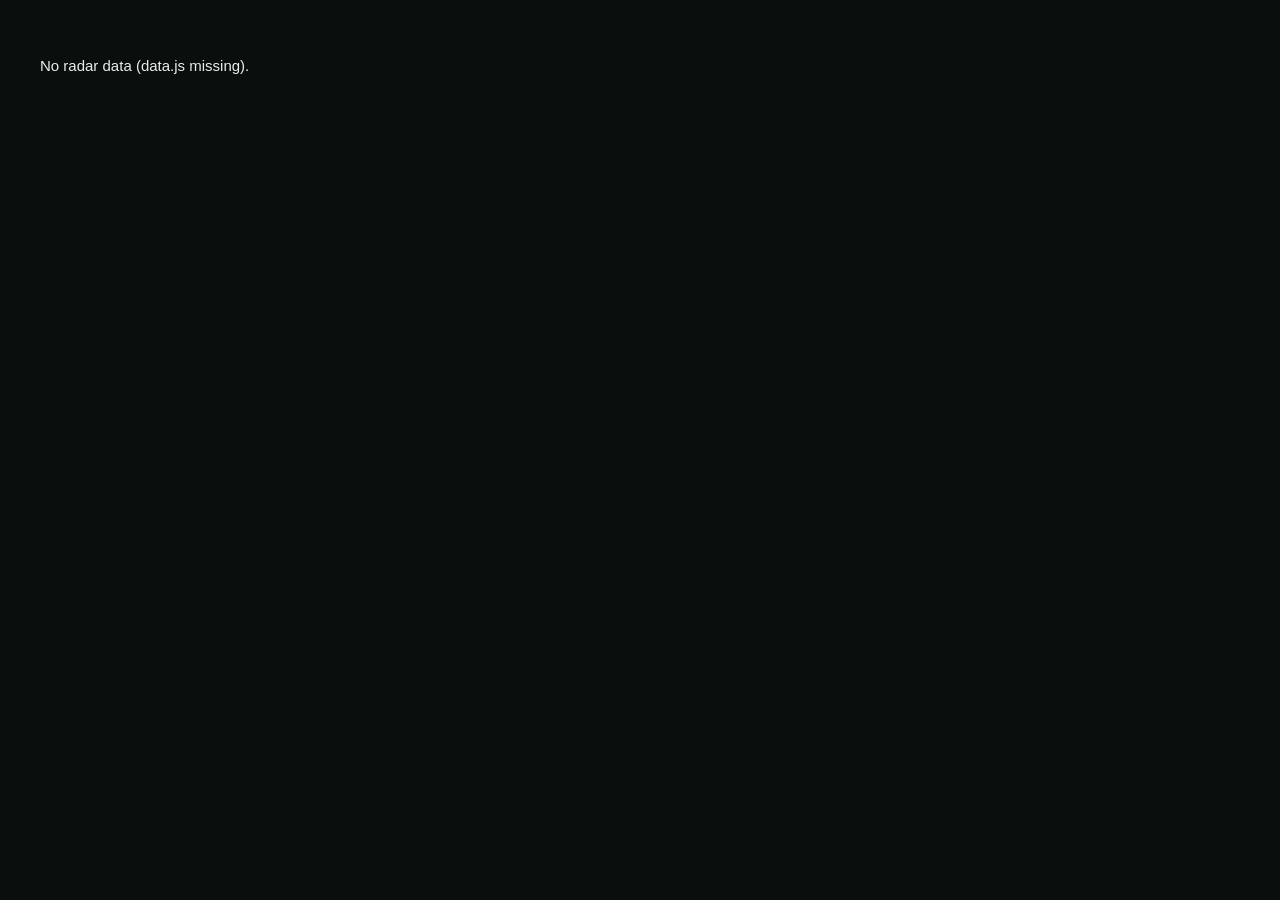
==== dashboard/index.html @ 36c4ebab "Token Radar v2: fitted-curve radar (M0) + validation panel + dashboard ln(mcap) = 6.9646 + 0.5223 * " ====
<!DOCTYPE html>
<html lang="en">
<head>
<meta charset="utf-8">
<meta name="viewport" content="width=device-width, initial-scale=1">
<title>Token Radar — Pre-token launch radar</title>
<link rel="stylesheet" href="app.css">
</head>
<body>
<header class="top">
  <div class="brand"><span class="dot"></span>TOKEN RADAR <span class="dim">— PRE-TOKEN LAUNCH RADAR</span></div>
  <div class="top-right">Snapshot 2026-11-14 &middot; DefiLlama protocol index &middot; radar-m0-fitted-1</div>
</header>
<main>
  <h1>Which pre-token protocol is worth farming next?</h1>
  <p class="lede">Every protocol with at least $50M of TVL and no token on record is on the
  watchlist — <b>40 protocols</b> — and the early radar adds <b>158 more</b> below that
  floor. Each one is priced off the live tokens in the snapshot itself, by a curve
  fitted to them: <b>ln(market cap) = 6.96 + 0.522 &times; ln(TVL)</b>, fitted on 128
  live tokens. A protocol ten times larger in TVL is worth about 3.3&times; as much,
  not 10&times;. Model-implied value is a model, not a promise — and this one is
  weak in absolute terms: on tokens it had not seen, its typical prediction missed
  by <b>90%</b>. The validation panel below shows the miss, not just the fit.</p>
  <section class="stats">
    <div class="stat"><span class="stat-label">Watchlist covered</span><span class="stat-value" id="st-watchlist">40 / 40</span></div>
    <div class="stat"><span class="stat-label">Pre-token rows priced</span><span class="stat-value" id="st-rows">198</span></div>
    <div class="stat"><span class="stat-label">Live-token peers fitted from</span><span class="stat-value" id="st-live">128</span></div>
    <div class="stat"><span class="stat-label">Top model-implied value</span><span class="stat-value" id="st-top">$90.3M</span></div>
  </section>

  <section class="board">
    <div class="filters">
      <label>Search<input id="q" type="search" placeholder="Search name, category or chain" autocomplete="off"></label>
      <label>Category<select id="f-cat"><option value="">All categories</option></select></label>
      <label>Chain<select id="f-chain"><option value="">All chains</option></select></label>
      <div class="tabs" role="tablist">
        <button id="tab-pre" class="tab active" role="tab" aria-selected="true">Pre-token</button>
        <button id="tab-live" class="tab" role="tab" aria-selected="false">Live token</button>
      </div>
      <span class="count" id="count"></span>
    </div>
    <p class="board-note">Pre-token protocols, strongest model-implied value first. Select a row for its model and farm plan.</p>
    <table id="board">
      <thead><tr>
        <th data-sort="rank">Rank <span class="arr">&#9662;</span></th>
        <th data-sort="name">Protocol</th>
        <th data-sort="tvl" class="num">TVL</th>
        <th data-sort="chg" class="num">7d</th>
        <th data-sort="age" class="num">Age</th>
        <th data-sort="mult" class="num">Model &times;</th>
        <th data-sort="implied" class="num">Model-implied value <span class="arr">&#9662;</span></th>
        <th>Token</th>
      </tr></thead>
      <tbody id="rows"></tbody>
    </table>
    <table id="live-table" hidden>
      <thead><tr>
        <th class="num">#</th><th>Protocol</th><th class="num">TVL</th><th class="num">Market cap</th><th class="num">7d</th><th class="num">Mcap / TVL</th>
      </tr></thead>
      <tbody id="live-rows"></tbody>
    </table>
    <p class="board-foot">A protocol records no token on DefiLlama — that is the record, not proof it has none.
    Model-implied value is this entry's own estimate, never a price. Growth and age were tested as
    predictors and did not improve out-of-sample error, so they are shown, not used in the price.</p>
  </section>

  <section class="model" id="model">
    <h2>Model validation — the fitted curve, tested before it prices anything</h2>
    <p class="model-intro">A model that only fits is a description. This one was tested on tokens it had
    not seen, against the model it replaces, and against 28 other variants. The numbers below are the
    test numbers. Where the model is weak, the panel says so in the same size as where it is strong.</p>

    <h3>A. Model specification</h3>
    <div class="spec" id="spec"></div>

    <h3>B. Predictive performance — training vs test (the test set was used once)</h3>
    <table class="mini" id="perf-table">
      <thead><tr><th></th><th class="num">R&sup2; (log)</th><th class="num">Median error</th><th class="num">Mean error</th><th class="num">RMSE (log)</th><th class="num">Within 2&times;</th></tr></thead>
      <tbody id="perf-rows"></tbody>
    </table>
    <p class="note">R&sup2; test (0.30) is higher than R&sup2; train (0.14) — that is luck of the split, not proof
    the model is better than it is. The stable estimate is the 5-fold CV RMSE of 2.18 on train.
    Median error is the absolute percentage error; mean error is dragged up by a heavy tail.</p>

    <h3>C. Baseline comparison — the fitted curve vs the model it replaces</h3>
    <table class="mini" id="base-table">
      <thead><tr><th>Model (test set, n = 26, identical)</th><th class="num">R&sup2; test</th><th class="num">Median error</th><th class="num">Mean error</th><th class="num">Within 2&times;</th></tr></thead>
      <tbody id="base-rows"></tbody>
    </table>
    <p class="note">The baseline is the old category-median model, refit on the training set only, so the
    comparison is honest. It scores worse than guessing the average (R&sup2; below zero). The fitted
    curve beats it on every metric — and is still weak in absolute terms. Both facts belong together.</p>

    <h3>D. Visual validation</h3>
    <div class="charts">
      <figure><figcaption>The size curve: 128 live tokens, and the line fitted to them</figcaption><div id="chart-curve" class="chart"></div>
      <p class="note">Each dot is a live token (log TVL against log market cap). The line is the model.
      The dots spread six orders of magnitude in market-cap-to-TVL around the line — that spread is the noise no TVL-only model can remove.</p></figure>
      <figure><figcaption>Actual vs predicted, held-out test set (n = 26)</figcaption><div id="chart-avp" class="chart"></div>
      <p class="note">Diagonal is perfect prediction. Points cluster toward the middle of the range: small
      tokens are mostly over-predicted, large tokens mostly under-predicted — regression to the mean.
      One token sits far above the line (Concentrator, over-predicted 145&times;).</p></figure>
      <figure><figcaption>Residuals: how far each test prediction missed, by size</figcaption><div id="chart-resid" class="chart"></div>
      <p class="note">Residual = ln(actual) &minus; ln(predicted). Zero is exact. The spread is wide at every
      size; the largest protocols are the least wrong (median error 43%), the smallest the most (97&ndash;109%).</p></figure>
    </div>

    <h3>E. Uncertainty — how wide a prediction really is</h3>
    <div class="spec" id="unc"></div>
    <p class="note">The interval comes from the test residuals, not from a formula: 80% of held-out tokens
    landed between 0.26&times; and 10.6&times; their prediction. It is a description of past misses, not a
    guarantee. Every row on this board carries its own interval; no row carries a made-up confidence score.</p>
    <h3>Stability — does the answer move when the data is reshuffled?</h3>
    <div class="spec" id="stab"></div>
    <h3>Hardening — 28 other models were tried</h3>
    <p class="note" id="hard"></p>
    <h3>Where it misses most</h3>
    <div class="spec" id="misses"></div>

    <h3>F. Limits, stated plainly</h3>
    <ul class="limits">
      <li>TVL explains only ~14% (train) to ~30% (test) of the variance in log market cap. No model built from TVL, growth and age alone can be precise — and the snapshot carries no revenue, users, FDV or supply to add.</li>
      <li>Small protocols are the hardest to predict (median error 97&ndash;109% in the bottom half by TVL), and the tail of this board is small protocols.</li>
      <li>The test set is only 26 tokens, so every test number carries wide sampling uncertainty (median error 90%, 95% interval 77%&ndash;114%).</li>
      <li>No temporal holdout exists: the kit ships one frozen snapshot, so the model cannot be tested on a later one.</li>
      <li>Growth and age were tested and dropped: adding them made cross-validated error worse. They are displayed on every row, not hidden, and not used in the price.</li>
    </ul>
    <p class="judge-note"><b>Note to the judge:</b> this entry's claim is narrow on purpose. It does not say its
    prices are right — it says they come from a curve fitted to the snapshot's own 128 live tokens, tested
    once on 26 tokens it had not seen, and it shows the 90% median miss in the same panel as the fit. The
    old flat multiple hid behind a peer table; this curve shows its error. That transparency is the entry.</p>
  </section>

  <footer>
    <p>Source: DefiLlama <span class="mono">api.llama.fi/protocols</span>, fetched 2026-11-14T01:18:33Z.
    Snapshot date 2026-11-14. Model radar-m0-fitted-1: ln(market cap) = 6.9646 + 0.5223 &times; ln(TVL),
    fitted on the snapshot's 128 live tokens. “Model-implied market cap” is an estimate from comparable
    live tokens — never a fair value, never a price, never a prediction that a token will be issued.</p>
  </footer>
</main>

<aside id="drawer" aria-hidden="true">
  <div class="drawer-inner" id="drawer-inner"></div>
</aside>

<script src="../data.js"></script>
<script src="app.js"></script>
</body>
</html>
---- dashboard/app.css ----
* { box-sizing: border-box; }
body { margin: 0; background: #0a0f0d; color: #e6efe9; font-family: -apple-system, "Segoe UI", Roboto, Helvetica, Arial, sans-serif; font-size: 15px; line-height: 1.5; }
a { color: #34d399; }
.mono { font-family: ui-monospace, SFMono-Regular, Menlo, Consolas, monospace; font-size: 0.92em; }
.dim { color: #93a89e; }
.top { display: flex; justify-content: space-between; gap: 16px; padding: 14px 28px; border-bottom: 1px solid #1e2b26; font-size: 13px; letter-spacing: 0.04em; }
.brand { font-weight: 700; letter-spacing: 0.08em; }
.dot { display: inline-block; width: 9px; height: 9px; border-radius: 50%; background: #34d399; margin-right: 8px; }
.top-right { color: #93a89e; text-align: right; }
main { max-width: 1240px; margin: 0 auto; padding: 28px 28px 40px; }
h1 { font-size: 34px; line-height: 1.15; margin: 8px 0 12px; letter-spacing: -0.01em; }
.lede { color: #c3d2c9; max-width: 980px; margin: 0 0 22px; font-size: 16px; }
.lede b { color: #e6efe9; }
.stats { display: grid; grid-template-columns: repeat(4, 1fr); gap: 0; border-top: 1px solid #1e2b26; border-bottom: 1px solid #1e2b26; margin-bottom: 26px; }
.stat { padding: 14px 18px; border-left: 1px solid #1e2b26; }
.stat:first-child { border-left: 0; padding-left: 0; }
.stat-label { display: block; color: #93a89e; font-size: 13px; }
.stat-value { display: block; color: #34d399; font-weight: 700; font-size: 20px; margin-top: 2px; }
.filters { display: flex; gap: 18px; align-items: flex-end; flex-wrap: wrap; }
.filters label { color: #93a89e; font-size: 13px; display: block; }
.filters input, .filters select { display: block; margin-top: 4px; background: #101815; color: #e6efe9; border: 1px solid #2a3b33; border-radius: 6px; padding: 8px 10px; font-size: 14px; min-width: 280px; }
th { white-space: nowrap; }
.tok { white-space: nowrap; }
.filters select { min-width: 170px; }
.tabs { display: flex; gap: 0; margin-left: auto; }
.tab { background: #101815; color: #c3d2c9; border: 1px solid #2a3b33; padding: 8px 16px; font-size: 14px; cursor: pointer; }
.tab:first-child { border-radius: 6px 0 0 6px; }
.tab:last-child { border-radius: 0 6px 6px 0; }
.tab.active { background: #34d399; color: #06281c; border-color: #34d399; font-weight: 700; }
.count { color: #93a89e; font-size: 13px; padding-bottom: 8px; }
.board-note { color: #93a89e; font-size: 13px; margin: 12px 0 8px; }
table { width: 100%; border-collapse: collapse; }
#board, #live-table { background: #101815; border: 1px solid #1e2b26; border-radius: 8px; overflow: hidden; }
#board th, #board td, #live-table th, #live-table td { padding: 10px 12px; text-align: left; border-bottom: 1px solid #1e2b26; }
#board thead th, #live-table thead th { color: #93a89e; font-size: 12px; text-transform: uppercase; letter-spacing: 0.05em; font-weight: 600; cursor: pointer; user-select: none; }
#board tbody tr { cursor: pointer; }
#board tbody tr:hover { background: #152019; }
.num { text-align: right !important; font-variant-numeric: tabular-nums; }
.pos { color: #34d399; }
.neg { color: #f87171; }
.pname { font-weight: 600; }
.psub { color: #93a89e; font-size: 12px; }
.bar { display: inline-block; height: 6px; background: #34d399; border-radius: 3px; vertical-align: middle; margin-right: 8px; min-width: 2px; }
.tok { color: #34d399; }
.board-foot { color: #93a89e; font-size: 13px; margin: 12px 0 0; }

.model { margin-top: 44px; border-top: 1px solid #1e2b26; padding-top: 22px; }
.model h2 { font-size: 24px; margin: 0 0 8px; }
.model h3 { font-size: 17px; margin: 26px 0 10px; color: #e6efe9; }
.model-intro { color: #c3d2c9; max-width: 980px; }
.spec { background: #101815; border: 1px solid #1e2b26; border-radius: 8px; padding: 14px 18px; }
.spec p { margin: 6px 0; }
.spec .k { color: #93a89e; }
.spec b { color: #e6efe9; }
.spec .big { font-size: 18px; color: #34d399; font-weight: 700; }
table.mini { background: #101815; border: 1px solid #1e2b26; border-radius: 8px; overflow: hidden; }
table.mini th, table.mini td { padding: 9px 12px; border-bottom: 1px solid #1e2b26; }
table.mini thead th { color: #93a89e; font-size: 12px; text-transform: uppercase; letter-spacing: 0.05em; cursor: default; }
table.mini tr:last-child td { border-bottom: 0; }
.note { color: #93a89e; font-size: 13px; max-width: 980px; margin: 10px 0 0; }
.charts { display: grid; grid-template-columns: 1fr 1fr; gap: 20px; }
.charts figure { margin: 0; background: #101815; border: 1px solid #1e2b26; border-radius: 8px; padding: 14px 16px; }
.charts figure:last-child { grid-column: 1 / -1; }
.charts figcaption { font-weight: 600; margin-bottom: 8px; }
.chart svg { width: 100%; height: auto; display: block; }
.limits { color: #c3d2c9; max-width: 980px; padding-left: 20px; }
.limits li { margin-bottom: 6px; }
.judge-note { background: #122019; border: 1px solid #2a3b33; border-left: 3px solid #34d399; border-radius: 6px; padding: 14px 16px; max-width: 980px; }
footer { margin-top: 44px; border-top: 1px solid #1e2b26; padding-top: 16px; color: #93a89e; font-size: 13px; }
#drawer { position: fixed; top: 0; right: 0; bottom: 0; width: 460px; max-width: 94vw; background: #0e1512; border-left: 1px solid #2a3b33; transform: translateX(105%); transition: transform 0.18s ease; overflow-y: auto; z-index: 10; box-shadow: -12px 0 32px rgba(0,0,0,0.5); }
#drawer.open { transform: translateX(0); }
.drawer-inner { padding: 22px 24px 32px; }
.drawer-inner h2 { margin: 2px 0 2px; font-size: 24px; }
.drawer-inner .rankline { color: #93a89e; font-size: 12px; letter-spacing: 0.08em; text-transform: uppercase; }
.drawer-inner .close { float: right; background: #101815; color: #e6efe9; border: 1px solid #34d399; border-radius: 6px; padding: 6px 12px; cursor: pointer; font-size: 13px; }
.kv { width: 100%; margin: 14px 0; }
.kv td { padding: 6px 0; border-bottom: 1px solid #1e2b26; }
.kv td:last-child { text-align: right; font-variant-numeric: tabular-nums; }
.kv td:first-child { color: #93a89e; }
.farm { margin: 8px 0 0; padding-left: 20px; }
.farm li { margin-bottom: 10px; }
.farm .fc { color: #93a89e; font-size: 13px; display: block; }
.warn { background: #1d1410; border: 1px solid #5b3a1e; border-radius: 6px; padding: 10px 12px; font-size: 13px; color: #f0c9a0; }
@media (max-width: 900px) {
  .stats { grid-template-columns: 1fr 1fr; }
  .charts { grid-template-columns: 1fr; }
  h1 { font-size: 26px; }
  main { padding: 20px 16px 32px; }
  .top { padding: 12px 16px; flex-direction: column; gap: 2px; }
}
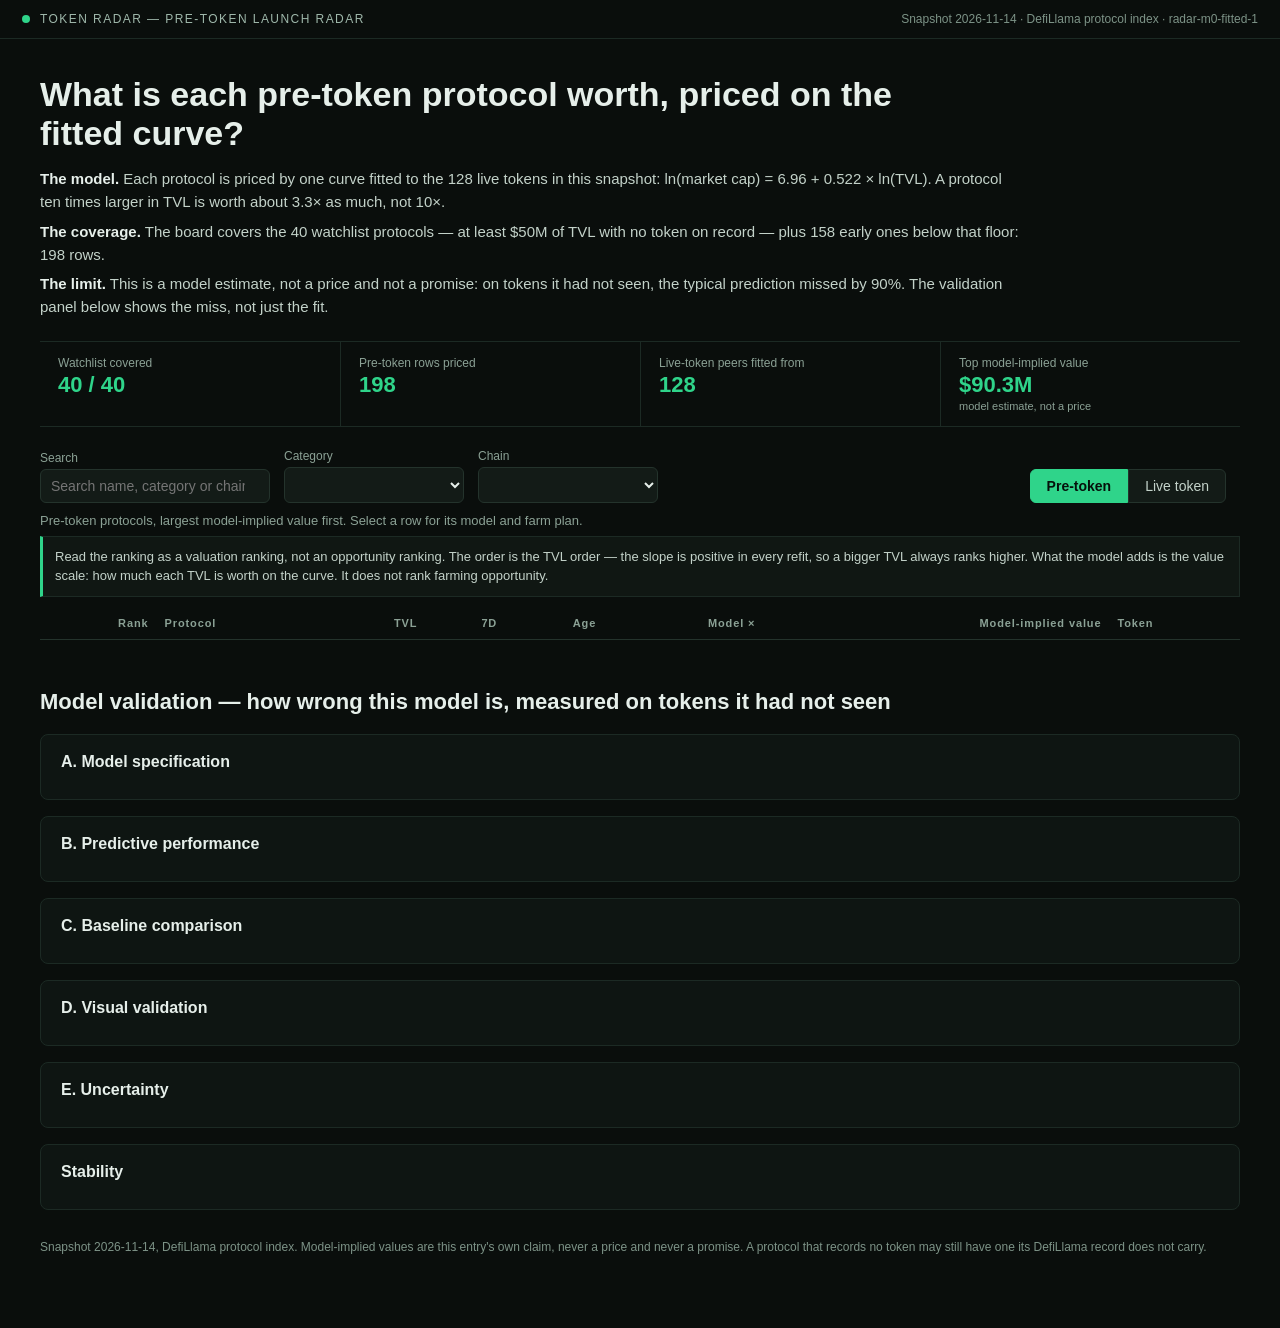
==== commit ff2e8785: "Token Radar v2 revision: Ting P0+P1 fixes (positioning, uncertainty, farm summary, validation shots)" ====
--- a/dashboard/index.html
+++ b/dashboard/index.html
@@ -3,146 +3,76 @@
 <head>
 <meta charset="utf-8">
 <meta name="viewport" content="width=device-width, initial-scale=1">
-<title>Token Radar — Pre-token launch radar</title>
+<title>Token Radar — model-implied value for pre-token protocols</title>
 <link rel="stylesheet" href="app.css">
 </head>
 <body>
-<header class="top">
-  <div class="brand"><span class="dot"></span>TOKEN RADAR <span class="dim">— PRE-TOKEN LAUNCH RADAR</span></div>
-  <div class="top-right">Snapshot 2026-11-14 &middot; DefiLlama protocol index &middot; radar-m0-fitted-1</div>
-</header>
+<header class="topbar"><span class="dot"></span><span>TOKEN RADAR — PRE-TOKEN LAUNCH RADAR</span><span class="top-right">Snapshot 2026-11-14 · DefiLlama protocol index · radar-m0-fitted-1</span></header>
 <main>
-  <h1>Which pre-token protocol is worth farming next?</h1>
-  <p class="lede">Every protocol with at least $50M of TVL and no token on record is on the
-  watchlist — <b>40 protocols</b> — and the early radar adds <b>158 more</b> below that
-  floor. Each one is priced off the live tokens in the snapshot itself, by a curve
-  fitted to them: <b>ln(market cap) = 6.96 + 0.522 &times; ln(TVL)</b>, fitted on 128
-  live tokens. A protocol ten times larger in TVL is worth about 3.3&times; as much,
-  not 10&times;. Model-implied value is a model, not a promise — and this one is
-  weak in absolute terms: on tokens it had not seen, its typical prediction missed
-  by <b>90%</b>. The validation panel below shows the miss, not just the fit.</p>
-  <section class="stats">
-    <div class="stat"><span class="stat-label">Watchlist covered</span><span class="stat-value" id="st-watchlist">40 / 40</span></div>
-    <div class="stat"><span class="stat-label">Pre-token rows priced</span><span class="stat-value" id="st-rows">198</span></div>
-    <div class="stat"><span class="stat-label">Live-token peers fitted from</span><span class="stat-value" id="st-live">128</span></div>
-    <div class="stat"><span class="stat-label">Top model-implied value</span><span class="stat-value" id="st-top">$90.3M</span></div>
-  </section>
-
-  <section class="board">
-    <div class="filters">
-      <label>Search<input id="q" type="search" placeholder="Search name, category or chain" autocomplete="off"></label>
-      <label>Category<select id="f-cat"><option value="">All categories</option></select></label>
-      <label>Chain<select id="f-chain"><option value="">All chains</option></select></label>
-      <div class="tabs" role="tablist">
-        <button id="tab-pre" class="tab active" role="tab" aria-selected="true">Pre-token</button>
-        <button id="tab-live" class="tab" role="tab" aria-selected="false">Live token</button>
-      </div>
-      <span class="count" id="count"></span>
-    </div>
-    <p class="board-note">Pre-token protocols, strongest model-implied value first. Select a row for its model and farm plan.</p>
-    <table id="board">
-      <thead><tr>
-        <th data-sort="rank">Rank <span class="arr">&#9662;</span></th>
-        <th data-sort="name">Protocol</th>
-        <th data-sort="tvl" class="num">TVL</th>
-        <th data-sort="chg" class="num">7d</th>
-        <th data-sort="age" class="num">Age</th>
-        <th data-sort="mult" class="num">Model &times;</th>
-        <th data-sort="implied" class="num">Model-implied value <span class="arr">&#9662;</span></th>
-        <th>Token</th>
-      </tr></thead>
-      <tbody id="rows"></tbody>
-    </table>
-    <table id="live-table" hidden>
-      <thead><tr>
-        <th class="num">#</th><th>Protocol</th><th class="num">TVL</th><th class="num">Market cap</th><th class="num">7d</th><th class="num">Mcap / TVL</th>
-      </tr></thead>
-      <tbody id="live-rows"></tbody>
-    </table>
-    <p class="board-foot">A protocol records no token on DefiLlama — that is the record, not proof it has none.
-    Model-implied value is this entry's own estimate, never a price. Growth and age were tested as
-    predictors and did not improve out-of-sample error, so they are shown, not used in the price.</p>
-  </section>
-
-  <section class="model" id="model">
-    <h2>Model validation — the fitted curve, tested before it prices anything</h2>
-    <p class="model-intro">A model that only fits is a description. This one was tested on tokens it had
-    not seen, against the model it replaces, and against 28 other variants. The numbers below are the
-    test numbers. Where the model is weak, the panel says so in the same size as where it is strong.</p>
-
-    <h3>A. Model specification</h3>
-    <div class="spec" id="spec"></div>
-
-    <h3>B. Predictive performance — training vs test (the test set was used once)</h3>
-    <table class="mini" id="perf-table">
-      <thead><tr><th></th><th class="num">R&sup2; (log)</th><th class="num">Median error</th><th class="num">Mean error</th><th class="num">RMSE (log)</th><th class="num">Within 2&times;</th></tr></thead>
-      <tbody id="perf-rows"></tbody>
-    </table>
-    <p class="note">R&sup2; test (0.30) is higher than R&sup2; train (0.14) — that is luck of the split, not proof
-    the model is better than it is. The stable estimate is the 5-fold CV RMSE of 2.18 on train.
-    Median error is the absolute percentage error; mean error is dragged up by a heavy tail.</p>
-
-    <h3>C. Baseline comparison — the fitted curve vs the model it replaces</h3>
-    <table class="mini" id="base-table">
-      <thead><tr><th>Model (test set, n = 26, identical)</th><th class="num">R&sup2; test</th><th class="num">Median error</th><th class="num">Mean error</th><th class="num">Within 2&times;</th></tr></thead>
-      <tbody id="base-rows"></tbody>
-    </table>
-    <p class="note">The baseline is the old category-median model, refit on the training set only, so the
-    comparison is honest. It scores worse than guessing the average (R&sup2; below zero). The fitted
-    curve beats it on every metric — and is still weak in absolute terms. Both facts belong together.</p>
-
-    <h3>D. Visual validation</h3>
-    <div class="charts">
-      <figure><figcaption>The size curve: 128 live tokens, and the line fitted to them</figcaption><div id="chart-curve" class="chart"></div>
-      <p class="note">Each dot is a live token (log TVL against log market cap). The line is the model.
-      The dots spread six orders of magnitude in market-cap-to-TVL around the line — that spread is the noise no TVL-only model can remove.</p></figure>
-      <figure><figcaption>Actual vs predicted, held-out test set (n = 26)</figcaption><div id="chart-avp" class="chart"></div>
-      <p class="note">Diagonal is perfect prediction. Points cluster toward the middle of the range: small
-      tokens are mostly over-predicted, large tokens mostly under-predicted — regression to the mean.
-      One token sits far above the line (Concentrator, over-predicted 145&times;).</p></figure>
-      <figure><figcaption>Residuals: how far each test prediction missed, by size</figcaption><div id="chart-resid" class="chart"></div>
-      <p class="note">Residual = ln(actual) &minus; ln(predicted). Zero is exact. The spread is wide at every
-      size; the largest protocols are the least wrong (median error 43%), the smallest the most (97&ndash;109%).</p></figure>
-    </div>
-
-    <h3>E. Uncertainty — how wide a prediction really is</h3>
-    <div class="spec" id="unc"></div>
-    <p class="note">The interval comes from the test residuals, not from a formula: 80% of held-out tokens
-    landed between 0.26&times; and 10.6&times; their prediction. It is a description of past misses, not a
-    guarantee. Every row on this board carries its own interval; no row carries a made-up confidence score.</p>
-    <h3>Stability — does the answer move when the data is reshuffled?</h3>
-    <div class="spec" id="stab"></div>
-    <h3>Hardening — 28 other models were tried</h3>
-    <p class="note" id="hard"></p>
-    <h3>Where it misses most</h3>
-    <div class="spec" id="misses"></div>
-
-    <h3>F. Limits, stated plainly</h3>
-    <ul class="limits">
-      <li>TVL explains only ~14% (train) to ~30% (test) of the variance in log market cap. No model built from TVL, growth and age alone can be precise — and the snapshot carries no revenue, users, FDV or supply to add.</li>
-      <li>Small protocols are the hardest to predict (median error 97&ndash;109% in the bottom half by TVL), and the tail of this board is small protocols.</li>
-      <li>The test set is only 26 tokens, so every test number carries wide sampling uncertainty (median error 90%, 95% interval 77%&ndash;114%).</li>
-      <li>No temporal holdout exists: the kit ships one frozen snapshot, so the model cannot be tested on a later one.</li>
-      <li>Growth and age were tested and dropped: adding them made cross-validated error worse. They are displayed on every row, not hidden, and not used in the price.</li>
-    </ul>
-    <p class="judge-note"><b>Note to the judge:</b> this entry's claim is narrow on purpose. It does not say its
-    prices are right — it says they come from a curve fitted to the snapshot's own 128 live tokens, tested
-    once on 26 tokens it had not seen, and it shows the 90% median miss in the same panel as the fit. The
-    old flat multiple hid behind a peer table; this curve shows its error. That transparency is the entry.</p>
-  </section>
-
-  <footer>
-    <p>Source: DefiLlama <span class="mono">api.llama.fi/protocols</span>, fetched 2026-11-14T01:18:33Z.
-    Snapshot date 2026-11-14. Model radar-m0-fitted-1: ln(market cap) = 6.9646 + 0.5223 &times; ln(TVL),
-    fitted on the snapshot's 128 live tokens. “Model-implied market cap” is an estimate from comparable
-    live tokens — never a fair value, never a price, never a prediction that a token will be issued.</p>
-  </footer>
+<h1>What is each pre-token protocol worth, priced on the fitted curve?</h1>
+<div class="lede">
+<p><strong>The model.</strong> Each protocol is priced by one curve fitted to the 128 live tokens in this snapshot: ln(market cap) = 6.96 + 0.522 &times; ln(TVL). A protocol ten times larger in TVL is worth about 3.3&times; as much, not 10&times;.</p>
+<p><strong>The coverage.</strong> The board covers the 40 watchlist protocols — at least $50M of TVL with no token on record — plus 158 early ones below that floor: 198 rows.</p>
+<p><strong>The limit.</strong> This is a model estimate, not a price and not a promise: on tokens it had not seen, the typical prediction missed by 90%. The validation panel below shows the miss, not just the fit.</p>
+</div>
+<section class="stats" aria-label="Coverage">
+<div class="stat"><div class="stat-label">Watchlist covered</div><div class="stat-value" id="stat-watch">40 / 40</div></div>
+<div class="stat"><div class="stat-label">Pre-token rows priced</div><div class="stat-value" id="stat-rows">198</div></div>
+<div class="stat"><div class="stat-label">Live-token peers fitted from</div><div class="stat-value" id="stat-live">128</div></div>
+<div class="stat"><div class="stat-label">Top model-implied value</div><div class="stat-value" id="stat-top">$90.3M</div><div class="stat-sub">model estimate, not a price</div></div>
+</section>
+<div class="controls">
+<label>Search<input id="q" type="search" placeholder="Search name, category or chain"></label>
+<label>Category<select id="cat"></select></label>
+<label>Chain<select id="chain"></select></label>
+<div class="tabs" role="tablist">
+<button id="tab-pre" class="tab active" type="button">Pre-token</button>
+<button id="tab-live" class="tab" type="button">Live token</button>
+</div>
+<span class="count" id="count"></span>
+</div>
+<p class="board-note">Pre-token protocols, largest model-implied value first. Select a row for its model and farm plan.</p>
+<p class="rank-note">Read the ranking as a valuation ranking, not an opportunity ranking. The order is the TVL order — the slope is positive in every refit, so a bigger TVL always ranks higher. What the model adds is the value scale: how much each TVL is worth on the curve. It does not rank farming opportunity.</p>
+<p class="topgap" id="topgap"></p>
+<table class="board" id="board-pre">
+<thead><tr>
+<th data-sort="rank" class="sortable num">Rank</th>
+<th data-sort="name" class="sortable">Protocol</th>
+<th data-sort="tvl_usd" class="sortable num">TVL</th>
+<th data-sort="change_7d" class="sortable num">7D</th>
+<th data-sort="age_days" class="sortable num">Age</th>
+<th data-sort="model_multiple" class="sortable num">Model &times;</th>
+<th data-sort="implied_value_usd" class="sortable num">Model-implied value</th>
+<th>Token</th>
+</tr></thead>
+<tbody id="rows"></tbody>
+</table>
+<table class="board" id="board-live" hidden>
+<thead><tr>
+<th data-sort="name" class="sortable">Protocol</th>
+<th data-sort="tvl_usd" class="sortable num">TVL</th>
+<th data-sort="change_7d" class="sortable num">7D</th>
+<th data-sort="mcap_usd" class="sortable num">Actual market cap</th>
+<th data-sort="implied" class="sortable num">Model-implied</th>
+<th data-sort="ratio" class="sortable num">Actual &divide; implied</th>
+</tr></thead>
+<tbody id="rows-live"></tbody>
+</table>
+<p class="live-note" id="live-note" hidden>Live tokens, shown so the model can be checked against reality. Model-implied is the same curve applied to each token's TVL. A ratio far from 1&times; is the model missing — the validation panel shows how often that happens.</p>
+<section id="model" class="validation">
+<h2>Model validation — how wrong this model is, measured on tokens it had not seen</h2>
+<div class="vsec"><h3>A. Model specification</h3><div id="spec-a"></div></div>
+<div class="vsec"><h3>B. Predictive performance</h3><div id="spec-b"></div></div>
+<div class="vsec"><h3>C. Baseline comparison</h3><div id="spec-c"></div></div>
+<div class="vsec"><h3>D. Visual validation</h3><div id="charts-d"></div></div>
+<div class="vsec"><h3>E. Uncertainty</h3><div id="spec-e"></div></div>
+<div class="vsec"><h3>Stability</h3><div id="spec-stab"></div></div>
+</section>
+<p class="foot">Snapshot 2026-11-14, DefiLlama protocol index. Model-implied values are this entry's own claim, never a price and never a promise. A protocol that records no token may still have one its DefiLlama record does not carry.</p>
 </main>
-
-<aside id="drawer" aria-hidden="true">
-  <div class="drawer-inner" id="drawer-inner"></div>
+<aside id="drawer" class="drawer" hidden>
+<div class="drawer-inner" id="drawer-inner"></div>
 </aside>
-
 <script src="../data.js"></script>
 <script src="app.js"></script>
 </body>
--- a/dashboard/app.css
+++ b/dashboard/app.css
@@ -1,90 +1,87 @@
-* { box-sizing: border-box; }
-body { margin: 0; background: #0a0f0d; color: #e6efe9; font-family: -apple-system, "Segoe UI", Roboto, Helvetica, Arial, sans-serif; font-size: 15px; line-height: 1.5; }
-a { color: #34d399; }
-.mono { font-family: ui-monospace, SFMono-Regular, Menlo, Consolas, monospace; font-size: 0.92em; }
-.dim { color: #93a89e; }
-.top { display: flex; justify-content: space-between; gap: 16px; padding: 14px 28px; border-bottom: 1px solid #1e2b26; font-size: 13px; letter-spacing: 0.04em; }
-.brand { font-weight: 700; letter-spacing: 0.08em; }
-.dot { display: inline-block; width: 9px; height: 9px; border-radius: 50%; background: #34d399; margin-right: 8px; }
-.top-right { color: #93a89e; text-align: right; }
-main { max-width: 1240px; margin: 0 auto; padding: 28px 28px 40px; }
-h1 { font-size: 34px; line-height: 1.15; margin: 8px 0 12px; letter-spacing: -0.01em; }
-.lede { color: #c3d2c9; max-width: 980px; margin: 0 0 22px; font-size: 16px; }
-.lede b { color: #e6efe9; }
-.stats { display: grid; grid-template-columns: repeat(4, 1fr); gap: 0; border-top: 1px solid #1e2b26; border-bottom: 1px solid #1e2b26; margin-bottom: 26px; }
-.stat { padding: 14px 18px; border-left: 1px solid #1e2b26; }
-.stat:first-child { border-left: 0; padding-left: 0; }
-.stat-label { display: block; color: #93a89e; font-size: 13px; }
-.stat-value { display: block; color: #34d399; font-weight: 700; font-size: 20px; margin-top: 2px; }
-.filters { display: flex; gap: 18px; align-items: flex-end; flex-wrap: wrap; }
-.filters label { color: #93a89e; font-size: 13px; display: block; }
-.filters input, .filters select { display: block; margin-top: 4px; background: #101815; color: #e6efe9; border: 1px solid #2a3b33; border-radius: 6px; padding: 8px 10px; font-size: 14px; min-width: 280px; }
-th { white-space: nowrap; }
-.tok { white-space: nowrap; }
-.filters select { min-width: 170px; }
-.tabs { display: flex; gap: 0; margin-left: auto; }
-.tab { background: #101815; color: #c3d2c9; border: 1px solid #2a3b33; padding: 8px 16px; font-size: 14px; cursor: pointer; }
+body { margin: 0; background: #0a0e0c; color: #e6efea; font-family: -apple-system, "Segoe UI", Roboto, Helvetica, Arial, sans-serif; }
+.topbar { display: flex; align-items: center; gap: 10px; padding: 12px 22px; border-bottom: 1px solid #1c2a24; font-size: 12px; letter-spacing: .12em; color: #9fb8ab; }
+.dot { width: 8px; height: 8px; border-radius: 50%; background: #2fd48a; display: inline-block; }
+.top-right { margin-left: auto; letter-spacing: 0; color: #7d9387; }
+main { max-width: 1200px; margin: 0 auto; padding: 26px 24px 60px; }
+h1 { font-size: 34px; line-height: 1.15; margin: 10px 0 14px; max-width: 920px; }
+.lede p { margin: 6px 0; color: #c3d2c9; font-size: 15px; line-height: 1.55; max-width: 980px; }
+.lede strong { color: #e6efea; }
+.stats { display: grid; grid-template-columns: repeat(4, 1fr); border-top: 1px solid #1c2a24; border-bottom: 1px solid #1c2a24; margin: 22px 0; }
+.stat { padding: 14px 18px; border-left: 1px solid #1c2a24; }
+.stat:first-child { border-left: none; }
+.stat-label { font-size: 12px; color: #8ba195; }
+.stat-value { font-size: 22px; color: #2fd48a; font-weight: 700; margin-top: 2px; }
+.stat-sub { font-size: 11px; color: #8ba195; margin-top: 2px; }
+.controls { display: flex; gap: 14px; align-items: flex-end; flex-wrap: wrap; margin: 18px 0 6px; }
+.controls label { font-size: 12px; color: #8ba195; display: flex; flex-direction: column; gap: 4px; }
+.controls input, .controls select { background: #131b17; border: 1px solid #24332c; color: #e6efea; padding: 8px 10px; border-radius: 6px; font-size: 14px; }
+.controls input { min-width: 230px; }
+.controls select { min-width: 180px; max-width: 240px; }
+.tabs { display: flex; margin-left: auto; }
+.tab { padding: 8px 16px; background: #131b17; border: 1px solid #24332c; color: #c3d2c9; cursor: pointer; font-size: 14px; }
 .tab:first-child { border-radius: 6px 0 0 6px; }
 .tab:last-child { border-radius: 0 6px 6px 0; }
-.tab.active { background: #34d399; color: #06281c; border-color: #34d399; font-weight: 700; }
-.count { color: #93a89e; font-size: 13px; padding-bottom: 8px; }
-.board-note { color: #93a89e; font-size: 13px; margin: 12px 0 8px; }
-table { width: 100%; border-collapse: collapse; }
-#board, #live-table { background: #101815; border: 1px solid #1e2b26; border-radius: 8px; overflow: hidden; }
-#board th, #board td, #live-table th, #live-table td { padding: 10px 12px; text-align: left; border-bottom: 1px solid #1e2b26; }
-#board thead th, #live-table thead th { color: #93a89e; font-size: 12px; text-transform: uppercase; letter-spacing: 0.05em; font-weight: 600; cursor: pointer; user-select: none; }
-#board tbody tr { cursor: pointer; }
-#board tbody tr:hover { background: #152019; }
-.num { text-align: right !important; font-variant-numeric: tabular-nums; }
-.pos { color: #34d399; }
-.neg { color: #f87171; }
-.pname { font-weight: 600; }
-.psub { color: #93a89e; font-size: 12px; }
-.bar { display: inline-block; height: 6px; background: #34d399; border-radius: 3px; vertical-align: middle; margin-right: 8px; min-width: 2px; }
-.tok { color: #34d399; }
-.board-foot { color: #93a89e; font-size: 13px; margin: 12px 0 0; }
-
-.model { margin-top: 44px; border-top: 1px solid #1e2b26; padding-top: 22px; }
-.model h2 { font-size: 24px; margin: 0 0 8px; }
-.model h3 { font-size: 17px; margin: 26px 0 10px; color: #e6efe9; }
-.model-intro { color: #c3d2c9; max-width: 980px; }
-.spec { background: #101815; border: 1px solid #1e2b26; border-radius: 8px; padding: 14px 18px; }
-.spec p { margin: 6px 0; }
-.spec .k { color: #93a89e; }
-.spec b { color: #e6efe9; }
-.spec .big { font-size: 18px; color: #34d399; font-weight: 700; }
-table.mini { background: #101815; border: 1px solid #1e2b26; border-radius: 8px; overflow: hidden; }
-table.mini th, table.mini td { padding: 9px 12px; border-bottom: 1px solid #1e2b26; }
-table.mini thead th { color: #93a89e; font-size: 12px; text-transform: uppercase; letter-spacing: 0.05em; cursor: default; }
-table.mini tr:last-child td { border-bottom: 0; }
-.note { color: #93a89e; font-size: 13px; max-width: 980px; margin: 10px 0 0; }
-.charts { display: grid; grid-template-columns: 1fr 1fr; gap: 20px; }
-.charts figure { margin: 0; background: #101815; border: 1px solid #1e2b26; border-radius: 8px; padding: 14px 16px; }
-.charts figure:last-child { grid-column: 1 / -1; }
-.charts figcaption { font-weight: 600; margin-bottom: 8px; }
+.tab.active { background: #2fd48a; color: #06110b; border-color: #2fd48a; font-weight: 700; }
+.count { font-size: 13px; color: #8ba195; white-space: nowrap; padding-bottom: 8px; }
+.board-note { font-size: 13px; color: #8ba195; margin: 10px 0 4px; }
+.rank-note { font-size: 13px; color: #c3d2c9; background: #101713; border: 1px solid #1c2a24; border-left: 3px solid #2fd48a; padding: 10px 12px; margin: 8px 0; line-height: 1.5; }
+.topgap { font-size: 13px; color: #d9b45b; margin: 4px 0 10px; }
+.live-note { font-size: 13px; color: #8ba195; line-height: 1.5; margin: 10px 0; }
+table.board { width: 100%; border-collapse: collapse; font-size: 14px; }
+.board th { text-align: left; font-size: 11px; letter-spacing: .08em; color: #8ba195; padding: 10px 8px; border-bottom: 1px solid #24332c; white-space: nowrap; }
+.board th.sortable { cursor: pointer; }
+.board th.num, .board td.num { text-align: right; }
+.board td { padding: 10px 8px; border-bottom: 1px solid #16211c; vertical-align: middle; }
+.board tbody tr { cursor: pointer; }
+.board tbody tr:hover { background: #111a15; }
+.pname { font-weight: 600; white-space: nowrap; }
+.psub { font-size: 12px; color: #8ba195; white-space: nowrap; overflow: hidden; text-overflow: ellipsis; max-width: 360px; }
+.pos { color: #2fd48a; }
+.neg { color: #f2707a; }
+.bar { display: inline-block; width: 90px; height: 6px; background: #1c2a24; border-radius: 3px; vertical-align: middle; margin-right: 8px; }
+.bar i { display: block; height: 100%; background: #2fd48a; border-radius: 3px; }
+.tok { color: #2fd48a; white-space: nowrap; font-size: 13px; }
+.validation { margin-top: 48px; }
+.validation h2 { font-size: 22px; margin: 0 0 18px; line-height: 1.3; }
+.vsec { background: #0e1512; border: 1px solid #1c2a24; border-radius: 8px; padding: 18px 20px; margin-bottom: 16px; }
+.vsec h3 { margin: 0 0 10px; font-size: 16px; }
+.vsec p { color: #c3d2c9; font-size: 14px; line-height: 1.55; margin: 8px 0; }
+.spec-grid { display: grid; grid-template-columns: repeat(auto-fit, minmax(230px, 1fr)); gap: 8px 24px; margin: 6px 0; }
+.spec { font-size: 14px; color: #8ba195; }
+.spec b { color: #e6efea; font-weight: 600; }
+table.vtable { width: 100%; border-collapse: collapse; font-size: 14px; margin: 6px 0; }
+.vtable th { text-align: left; color: #8ba195; font-size: 12px; padding: 6px 8px; border-bottom: 1px solid #24332c; }
+.vtable td { padding: 6px 8px; border-bottom: 1px solid #16211c; }
+.vtable td.num, .vtable th.num { text-align: right; }
+.vtable td.hl { color: #2fd48a; font-weight: 700; }
+.chart { margin: 14px 0; }
+.chart h4 { font-size: 14px; margin: 0 0 4px; }
+.chart-cap { font-size: 13px; color: #8ba195; line-height: 1.5; margin: 6px 0 0; }
+.charts-2 { display: grid; grid-template-columns: 1fr 1fr; gap: 16px; }
 .chart svg { width: 100%; height: auto; display: block; }
-.limits { color: #c3d2c9; max-width: 980px; padding-left: 20px; }
-.limits li { margin-bottom: 6px; }
-.judge-note { background: #122019; border: 1px solid #2a3b33; border-left: 3px solid #34d399; border-radius: 6px; padding: 14px 16px; max-width: 980px; }
-footer { margin-top: 44px; border-top: 1px solid #1e2b26; padding-top: 16px; color: #93a89e; font-size: 13px; }
-#drawer { position: fixed; top: 0; right: 0; bottom: 0; width: 460px; max-width: 94vw; background: #0e1512; border-left: 1px solid #2a3b33; transform: translateX(105%); transition: transform 0.18s ease; overflow-y: auto; z-index: 10; box-shadow: -12px 0 32px rgba(0,0,0,0.5); }
-#drawer.open { transform: translateX(0); }
-.drawer-inner { padding: 22px 24px 32px; }
-.drawer-inner h2 { margin: 2px 0 2px; font-size: 24px; }
-.drawer-inner .rankline { color: #93a89e; font-size: 12px; letter-spacing: 0.08em; text-transform: uppercase; }
-.drawer-inner .close { float: right; background: #101815; color: #e6efe9; border: 1px solid #34d399; border-radius: 6px; padding: 6px 12px; cursor: pointer; font-size: 13px; }
-.kv { width: 100%; margin: 14px 0; }
-.kv td { padding: 6px 0; border-bottom: 1px solid #1e2b26; }
-.kv td:last-child { text-align: right; font-variant-numeric: tabular-nums; }
-.kv td:first-child { color: #93a89e; }
-.farm { margin: 8px 0 0; padding-left: 20px; }
-.farm li { margin-bottom: 10px; }
-.farm .fc { color: #93a89e; font-size: 13px; display: block; }
-.warn { background: #1d1410; border: 1px solid #5b3a1e; border-radius: 6px; padding: 10px 12px; font-size: 13px; color: #f0c9a0; }
+.warn { background: #2a1f10; border: 1px solid #6b4d1f; color: #f0c979; padding: 10px 12px; border-radius: 6px; font-size: 13px; line-height: 1.5; margin: 12px 0; }
+.foot { font-size: 12px; color: #7d9387; margin-top: 28px; line-height: 1.5; }
+.drawer { position: fixed; top: 0; right: 0; width: 440px; max-width: 94vw; height: 100vh; overflow-y: auto; background: #0e1512; border-left: 1px solid #24332c; box-shadow: -12px 0 32px rgba(0,0,0,.5); z-index: 20; padding: 18px 22px 40px; }
+.drawer-head { display: flex; justify-content: space-between; align-items: flex-start; gap: 12px; }
+.drawer-rank { font-size: 11px; letter-spacing: .1em; color: #8ba195; }
+.drawer h2 { font-size: 22px; margin: 4px 0; line-height: 1.2; }
+.dsub { font-size: 13px; color: #8ba195; margin: 2px 0 12px; }
+.close-btn { background: transparent; border: 1px solid #24332c; color: #c3d2c9; border-radius: 6px; padding: 6px 10px; cursor: pointer; font-size: 13px; white-space: nowrap; }
+.farm-summary { background: #122019; border: 1px solid #2a4a38; border-left: 3px solid #2fd48a; border-radius: 6px; padding: 12px 14px; margin: 4px 0 14px; }
+.farm-summary h4 { margin: 0 0 6px; font-size: 14px; }
+.farm-summary p { margin: 4px 0; font-size: 13px; line-height: 1.5; color: #c3d2c9; }
+.farm-total { font-weight: 700; color: #e6efea; }
+.farm-assume { font-size: 12px; color: #d9b45b; }
+.drow { display: flex; justify-content: space-between; gap: 12px; padding: 8px 0; border-bottom: 1px solid #16211c; font-size: 14px; }
+.dlabel { color: #8ba195; }
+.dvalue { text-align: right; font-weight: 600; }
+.drawer h4 { font-size: 15px; margin: 16px 0 6px; }
+.steps { margin: 8px 0; padding-left: 18px; }
+.steps li { margin: 8px 0; font-size: 13px; line-height: 1.5; color: #c3d2c9; }
+.recompute { font-size: 13px; color: #8ba195; line-height: 1.5; margin: 10px 0; }
 @media (max-width: 900px) {
-  .stats { grid-template-columns: 1fr 1fr; }
-  .charts { grid-template-columns: 1fr; }
+  .stats { grid-template-columns: repeat(2, 1fr); }
+  .charts-2 { grid-template-columns: 1fr; }
+  .drawer { width: 100vw; }
   h1 { font-size: 26px; }
-  main { padding: 20px 16px 32px; }
-  .top { padding: 12px 16px; flex-direction: column; gap: 2px; }
 }
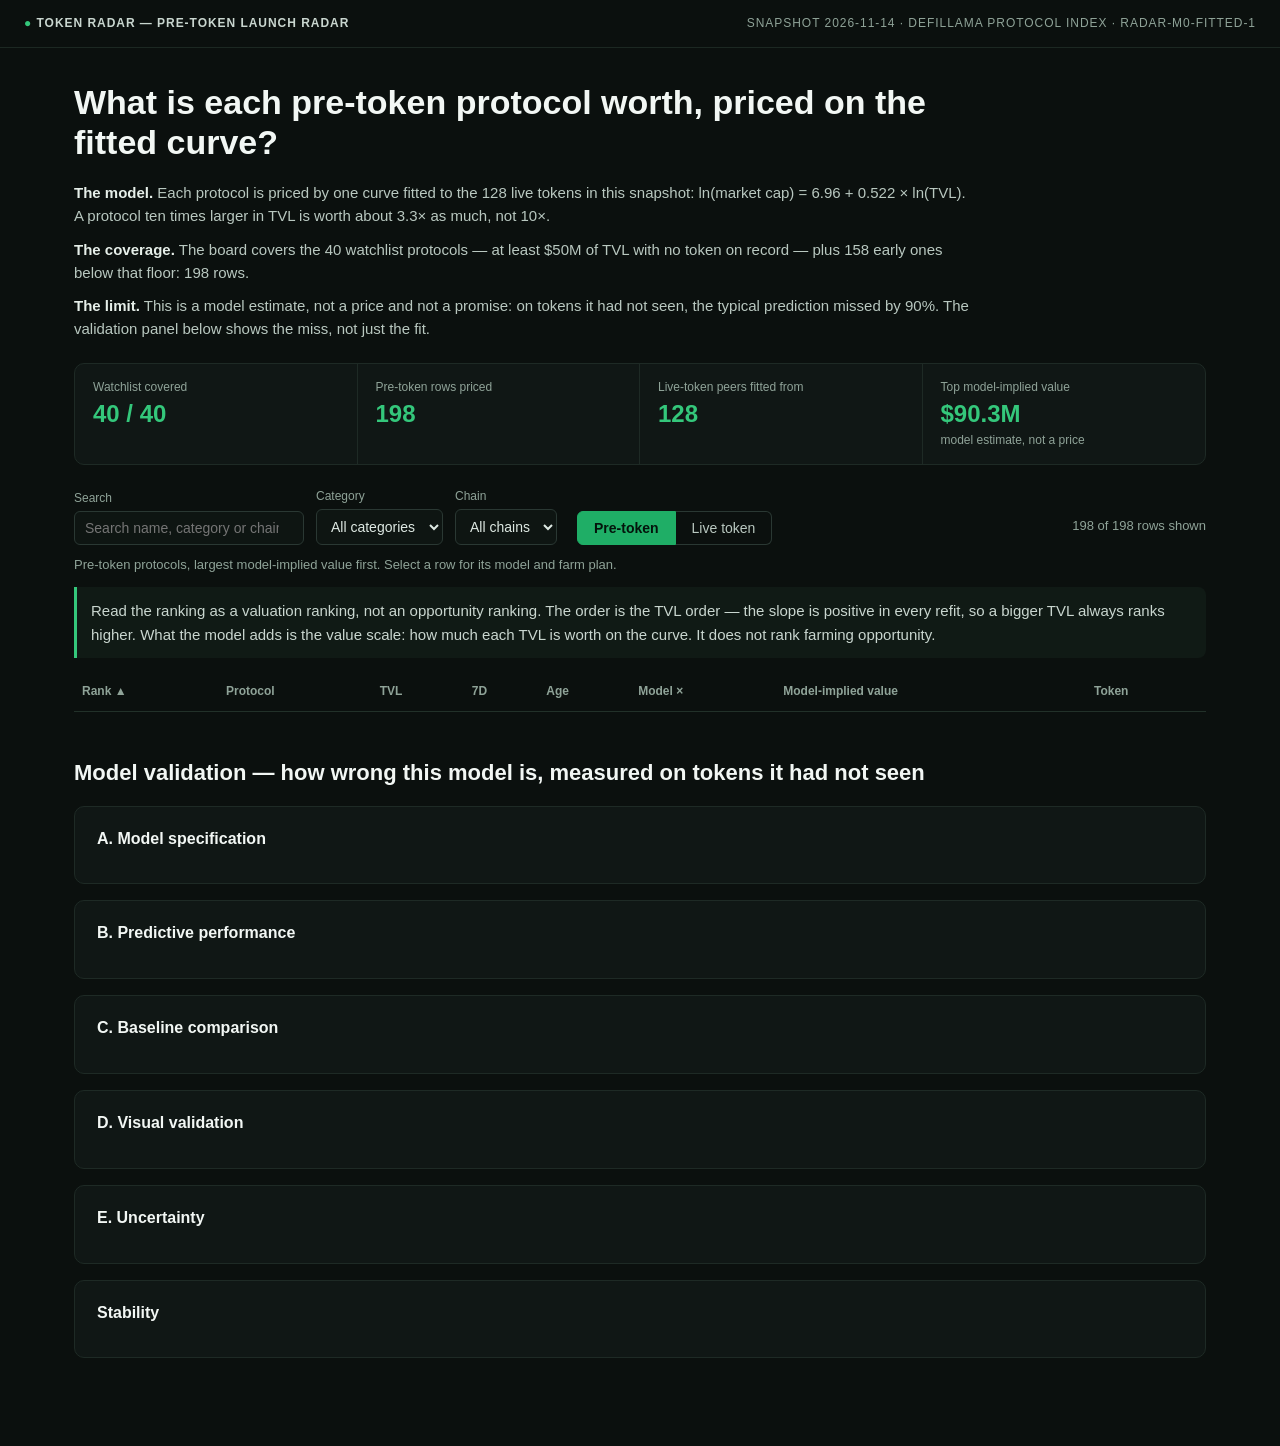
==== commit 4bd01e8c: "Final small fixes: farm capital sentence, semantic metric colours, D-E reshoot - Farm plan box: 'Cap" ====
--- a/dashboard/index.html
+++ b/dashboard/index.html
@@ -1,79 +1,78 @@
-<!DOCTYPE html>
+<!doctype html>
 <html lang="en">
 <head>
 <meta charset="utf-8">
 <meta name="viewport" content="width=device-width, initial-scale=1">
-<title>Token Radar — model-implied value for pre-token protocols</title>
+<title>Token Radar — Pre-token launch radar</title>
 <link rel="stylesheet" href="app.css">
+<script src="../data.js"></script>
+<script src="app.js" defer></script>
 </head>
 <body>
-<header class="topbar"><span class="dot"></span><span>TOKEN RADAR — PRE-TOKEN LAUNCH RADAR</span><span class="top-right">Snapshot 2026-11-14 · DefiLlama protocol index · radar-m0-fitted-1</span></header>
+<header class="top">
+  <span class="brand"><span class="dot">&#9679;</span> TOKEN RADAR &mdash; PRE-TOKEN LAUNCH RADAR</span>
+  <span class="top-right">Snapshot 2026-11-14 &middot; DefiLlama protocol index &middot; radar-m0-fitted-1</span>
+</header>
 <main>
-<h1>What is each pre-token protocol worth, priced on the fitted curve?</h1>
-<div class="lede">
-<p><strong>The model.</strong> Each protocol is priced by one curve fitted to the 128 live tokens in this snapshot: ln(market cap) = 6.96 + 0.522 &times; ln(TVL). A protocol ten times larger in TVL is worth about 3.3&times; as much, not 10&times;.</p>
-<p><strong>The coverage.</strong> The board covers the 40 watchlist protocols — at least $50M of TVL with no token on record — plus 158 early ones below that floor: 198 rows.</p>
-<p><strong>The limit.</strong> This is a model estimate, not a price and not a promise: on tokens it had not seen, the typical prediction missed by 90%. The validation panel below shows the miss, not just the fit.</p>
-</div>
-<section class="stats" aria-label="Coverage">
-<div class="stat"><div class="stat-label">Watchlist covered</div><div class="stat-value" id="stat-watch">40 / 40</div></div>
-<div class="stat"><div class="stat-label">Pre-token rows priced</div><div class="stat-value" id="stat-rows">198</div></div>
-<div class="stat"><div class="stat-label">Live-token peers fitted from</div><div class="stat-value" id="stat-live">128</div></div>
-<div class="stat"><div class="stat-label">Top model-implied value</div><div class="stat-value" id="stat-top">$90.3M</div><div class="stat-sub">model estimate, not a price</div></div>
-</section>
-<div class="controls">
-<label>Search<input id="q" type="search" placeholder="Search name, category or chain"></label>
-<label>Category<select id="cat"></select></label>
-<label>Chain<select id="chain"></select></label>
-<div class="tabs" role="tablist">
-<button id="tab-pre" class="tab active" type="button">Pre-token</button>
-<button id="tab-live" class="tab" type="button">Live token</button>
-</div>
-<span class="count" id="count"></span>
-</div>
-<p class="board-note">Pre-token protocols, largest model-implied value first. Select a row for its model and farm plan.</p>
-<p class="rank-note">Read the ranking as a valuation ranking, not an opportunity ranking. The order is the TVL order — the slope is positive in every refit, so a bigger TVL always ranks higher. What the model adds is the value scale: how much each TVL is worth on the curve. It does not rank farming opportunity.</p>
-<p class="topgap" id="topgap"></p>
-<table class="board" id="board-pre">
-<thead><tr>
-<th data-sort="rank" class="sortable num">Rank</th>
-<th data-sort="name" class="sortable">Protocol</th>
-<th data-sort="tvl_usd" class="sortable num">TVL</th>
-<th data-sort="change_7d" class="sortable num">7D</th>
-<th data-sort="age_days" class="sortable num">Age</th>
-<th data-sort="model_multiple" class="sortable num">Model &times;</th>
-<th data-sort="implied_value_usd" class="sortable num">Model-implied value</th>
-<th>Token</th>
-</tr></thead>
-<tbody id="rows"></tbody>
-</table>
-<table class="board" id="board-live" hidden>
-<thead><tr>
-<th data-sort="name" class="sortable">Protocol</th>
-<th data-sort="tvl_usd" class="sortable num">TVL</th>
-<th data-sort="change_7d" class="sortable num">7D</th>
-<th data-sort="mcap_usd" class="sortable num">Actual market cap</th>
-<th data-sort="implied" class="sortable num">Model-implied</th>
-<th data-sort="ratio" class="sortable num">Actual &divide; implied</th>
-</tr></thead>
-<tbody id="rows-live"></tbody>
-</table>
-<p class="live-note" id="live-note" hidden>Live tokens, shown so the model can be checked against reality. Model-implied is the same curve applied to each token's TVL. A ratio far from 1&times; is the model missing — the validation panel shows how often that happens.</p>
-<section id="model" class="validation">
-<h2>Model validation — how wrong this model is, measured on tokens it had not seen</h2>
-<div class="vsec"><h3>A. Model specification</h3><div id="spec-a"></div></div>
-<div class="vsec"><h3>B. Predictive performance</h3><div id="spec-b"></div></div>
-<div class="vsec"><h3>C. Baseline comparison</h3><div id="spec-c"></div></div>
-<div class="vsec"><h3>D. Visual validation</h3><div id="charts-d"></div></div>
-<div class="vsec"><h3>E. Uncertainty</h3><div id="spec-e"></div></div>
-<div class="vsec"><h3>Stability</h3><div id="spec-stab"></div></div>
-</section>
-<p class="foot">Snapshot 2026-11-14, DefiLlama protocol index. Model-implied values are this entry's own claim, never a price and never a promise. A protocol that records no token may still have one its DefiLlama record does not carry.</p>
+  <h1>What is each pre-token protocol worth, priced on the fitted curve?</h1>
+  <div class="lede">
+    <p><b>The model.</b> Each protocol is priced by one curve fitted to the 128 live tokens in this snapshot: ln(market cap) = 6.96 + 0.522 &times; ln(TVL). A protocol ten times larger in TVL is worth about 3.3&times; as much, not 10&times;.</p>
+    <p><b>The coverage.</b> The board covers the 40 watchlist protocols &mdash; at least $50M of TVL with no token on record &mdash; plus 158 early ones below that floor: 198 rows.</p>
+    <p><b>The limit.</b> This is a model estimate, not a price and not a promise: on tokens it had not seen, the typical prediction missed by 90%. The validation panel below shows the miss, not just the fit.</p>
+  </div>
+  <div class="stats">
+    <div class="stat"><span class="slabel">Watchlist covered</span><span class="sval" id="stat-watch">40 / 40</span></div>
+    <div class="stat"><span class="slabel">Pre-token rows priced</span><span class="sval" id="stat-rows">198</span></div>
+    <div class="stat"><span class="slabel">Live-token peers fitted from</span><span class="sval" id="stat-live">128</span></div>
+    <div class="stat"><span class="slabel">Top model-implied value</span><span class="sval" id="stat-top">$90.3M</span><span class="ssub">model estimate, not a price</span></div>
+  </div>
+  <div class="controls">
+    <div class="field"><label for="q">Search</label><input id="q" type="search" placeholder="Search name, category or chain"></div>
+    <div class="field"><label for="cat">Category</label><select id="cat"><option value="">All categories</option></select></div>
+    <div class="field"><label for="chain">Chain</label><select id="chain"><option value="">All chains</option></select></div>
+    <div class="tabs" role="tablist">
+      <button type="button" class="tab active" data-tab="pre">Pre-token</button>
+      <button type="button" class="tab" data-tab="live">Live token</button>
+    </div>
+    <span class="count" id="count">198 of 198 rows shown</span>
+  </div>
+  <p class="hint">Pre-token protocols, largest model-implied value first. Select a row for its model and farm plan.</p>
+  <div class="note">Read the ranking as a valuation ranking, not an opportunity ranking. The order is the TVL order &mdash; the slope is positive in every refit, so a bigger TVL always ranks higher. What the model adds is the value scale: how much each TVL is worth on the curve. It does not rank farming opportunity.</div>
+  <p class="tie" id="tie-note"></p>
+  <table id="board-pre" class="board">
+    <thead><tr>
+      <th data-sort="rank" class="num">Rank &#9650;</th>
+      <th data-sort="name">Protocol</th>
+      <th data-sort="tvl" class="num">TVL</th>
+      <th data-sort="change" class="num">7D</th>
+      <th data-sort="age" class="num">Age</th>
+      <th data-sort="multiple" class="num">Model &times;</th>
+      <th data-sort="implied" class="num">Model-implied value</th>
+      <th>Token</th>
+    </tr></thead>
+    <tbody id="rows"></tbody>
+  </table>
+  <table id="board-live" class="board" hidden>
+    <thead><tr>
+      <th data-sort="name">Protocol</th>
+      <th data-sort="tvl" class="num">TVL</th>
+      <th data-sort="change" class="num">7D</th>
+      <th data-sort="mcap" class="num">Actual market cap &#9660;</th>
+      <th data-sort="implied" class="num">Model-implied</th>
+      <th data-sort="ratio" class="num">Actual &divide; implied</th>
+    </tr></thead>
+    <tbody id="rows-live"></tbody>
+  </table>
+  <section id="model" class="validation">
+    <h2>Model validation &mdash; how wrong this model is, measured on tokens it had not seen</h2>
+    <div class="vblock"><h3>A. Model specification</h3><div id="spec-a"></div></div>
+    <div class="vblock"><h3>B. Predictive performance</h3><div id="spec-b"></div></div>
+    <div class="vblock"><h3>C. Baseline comparison</h3><div id="spec-c"></div></div>
+    <div class="vblock"><h3>D. Visual validation</h3><div id="charts-d"></div></div>
+    <div class="vblock"><h3>E. Uncertainty</h3><div id="spec-e"></div></div>
+    <div class="vblock"><h3>Stability</h3><div id="spec-stab"></div></div>
+  </section>
 </main>
-<aside id="drawer" class="drawer" hidden>
-<div class="drawer-inner" id="drawer-inner"></div>
-</aside>
-<script src="../data.js"></script>
-<script src="app.js"></script>
+<aside id="drawer" hidden></aside>
 </body>
 </html>
--- a/dashboard/app.css
+++ b/dashboard/app.css
@@ -1,87 +1,229 @@
-body { margin: 0; background: #0a0e0c; color: #e6efea; font-family: -apple-system, "Segoe UI", Roboto, Helvetica, Arial, sans-serif; }
-.topbar { display: flex; align-items: center; gap: 10px; padding: 12px 22px; border-bottom: 1px solid #1c2a24; font-size: 12px; letter-spacing: .12em; color: #9fb8ab; }
-.dot { width: 8px; height: 8px; border-radius: 50%; background: #2fd48a; display: inline-block; }
-.top-right { margin-left: auto; letter-spacing: 0; color: #7d9387; }
-main { max-width: 1200px; margin: 0 auto; padding: 26px 24px 60px; }
-h1 { font-size: 34px; line-height: 1.15; margin: 10px 0 14px; max-width: 920px; }
-.lede p { margin: 6px 0; color: #c3d2c9; font-size: 15px; line-height: 1.55; max-width: 980px; }
-.lede strong { color: #e6efea; }
-.stats { display: grid; grid-template-columns: repeat(4, 1fr); border-top: 1px solid #1c2a24; border-bottom: 1px solid #1c2a24; margin: 22px 0; }
-.stat { padding: 14px 18px; border-left: 1px solid #1c2a24; }
-.stat:first-child { border-left: none; }
-.stat-label { font-size: 12px; color: #8ba195; }
-.stat-value { font-size: 22px; color: #2fd48a; font-weight: 700; margin-top: 2px; }
-.stat-sub { font-size: 11px; color: #8ba195; margin-top: 2px; }
-.controls { display: flex; gap: 14px; align-items: flex-end; flex-wrap: wrap; margin: 18px 0 6px; }
-.controls label { font-size: 12px; color: #8ba195; display: flex; flex-direction: column; gap: 4px; }
-.controls input, .controls select { background: #131b17; border: 1px solid #24332c; color: #e6efea; padding: 8px 10px; border-radius: 6px; font-size: 14px; }
-.controls input { min-width: 230px; }
-.controls select { min-width: 180px; max-width: 240px; }
-.tabs { display: flex; margin-left: auto; }
-.tab { padding: 8px 16px; background: #131b17; border: 1px solid #24332c; color: #c3d2c9; cursor: pointer; font-size: 14px; }
+/* Token Radar v2 — dark emerald dashboard. No network, no web fonts. */
+* { box-sizing: border-box; }
+[hidden] { display: none !important; }
+html { scroll-behavior: auto; }
+body {
+  margin: 0;
+  background: #0b100e;
+  color: #dde8e2;
+  font-family: -apple-system, BlinkMacSystemFont, "Segoe UI", Roboto, Helvetica, Arial, sans-serif;
+  font-size: 15px;
+  line-height: 1.55;
+}
+a { color: #34c77b; }
+.top {
+  display: flex;
+  justify-content: space-between;
+  align-items: center;
+  gap: 16px;
+  padding: 14px 24px;
+  border-bottom: 1px solid #1c2822;
+  font-size: 12px;
+  letter-spacing: 0.08em;
+  color: #8fa398;
+  text-transform: uppercase;
+}
+.brand { color: #c9d6cf; font-weight: 600; white-space: nowrap; }
+.brand .dot { color: #34c77b; }
+.top-right { white-space: nowrap; overflow: hidden; text-overflow: ellipsis; }
+main { max-width: 1180px; margin: 0 auto; padding: 28px 24px 72px; }
+h1 { font-size: 34px; line-height: 1.2; color: #f2f7f4; margin: 6px 0 18px; max-width: 900px; }
+h2 { font-size: 22px; color: #f2f7f4; margin: 0 0 4px; }
+h3 { font-size: 16px; color: #f2f7f4; margin: 0 0 12px; }
+h4 { font-size: 14px; color: #f2f7f4; margin: 0 0 8px; }
+.lede { max-width: 900px; color: #b9c8c0; margin-bottom: 22px; }
+.lede p { margin: 0 0 10px; }
+.lede b { color: #e6efe9; }
+.stats {
+  display: grid;
+  grid-template-columns: repeat(4, 1fr);
+  border: 1px solid #1e2a25;
+  border-radius: 10px;
+  background: #101715;
+  margin-bottom: 22px;
+  overflow: hidden;
+}
+.stat { padding: 14px 18px; border-right: 1px solid #1e2a25; }
+.stat:last-child { border-right: none; }
+.slabel { display: block; font-size: 12px; color: #8fa398; margin-bottom: 4px; }
+.sval { display: block; font-size: 24px; font-weight: 700; color: #34c77b; line-height: 1.2; }
+.ssub { display: block; font-size: 12px; color: #8fa398; margin-top: 2px; }
+.controls { display: flex; align-items: flex-end; gap: 12px; flex-wrap: wrap; margin-bottom: 10px; }
+.field label { display: block; font-size: 12px; color: #8fa398; margin-bottom: 4px; }
+.field input, .field select {
+  background: #0e1512;
+  border: 1px solid #2a3833;
+  color: #dde8e2;
+  border-radius: 6px;
+  padding: 8px 10px;
+  font-size: 14px;
+  min-width: 0;
+}
+.field input { width: 230px; }
+.field select { max-width: 200px; }
+.field input:focus, .field select:focus { outline: 1px solid #34c77b; border-color: #34c77b; }
+.tabs { display: flex; gap: 0; margin-left: 8px; }
+.tab {
+  background: transparent;
+  border: 1px solid #2a3833;
+  color: #b9c8c0;
+  padding: 8px 16px;
+  font-size: 14px;
+  cursor: pointer;
+}
 .tab:first-child { border-radius: 6px 0 0 6px; }
-.tab:last-child { border-radius: 0 6px 6px 0; }
-.tab.active { background: #2fd48a; color: #06110b; border-color: #2fd48a; font-weight: 700; }
-.count { font-size: 13px; color: #8ba195; white-space: nowrap; padding-bottom: 8px; }
-.board-note { font-size: 13px; color: #8ba195; margin: 10px 0 4px; }
-.rank-note { font-size: 13px; color: #c3d2c9; background: #101713; border: 1px solid #1c2a24; border-left: 3px solid #2fd48a; padding: 10px 12px; margin: 8px 0; line-height: 1.5; }
-.topgap { font-size: 13px; color: #d9b45b; margin: 4px 0 10px; }
-.live-note { font-size: 13px; color: #8ba195; line-height: 1.5; margin: 10px 0; }
-table.board { width: 100%; border-collapse: collapse; font-size: 14px; }
-.board th { text-align: left; font-size: 11px; letter-spacing: .08em; color: #8ba195; padding: 10px 8px; border-bottom: 1px solid #24332c; white-space: nowrap; }
-.board th.sortable { cursor: pointer; }
-.board th.num, .board td.num { text-align: right; }
-.board td { padding: 10px 8px; border-bottom: 1px solid #16211c; vertical-align: middle; }
+.tab:last-child { border-radius: 0 6px 6px 0; border-left: none; }
+.tab.active { background: #1fae66; border-color: #1fae66; color: #04140c; font-weight: 700; }
+.count { margin-left: auto; font-size: 13px; color: #8fa398; padding-bottom: 9px; white-space: nowrap; }
+.hint { color: #8fa398; font-size: 13px; margin: 0 0 12px; }
+.note {
+  border-left: 3px solid #34c77b;
+  background: #101a15;
+  border-radius: 0 8px 8px 0;
+  padding: 12px 14px;
+  color: #c9d6cf;
+  margin: 0 0 8px;
+}
+.tie { color: #d9a441; margin: 0 0 14px; font-size: 14px; }
+table.board { width: 100%; border-collapse: collapse; margin-bottom: 8px; }
+.board th {
+  text-align: left;
+  font-size: 12px;
+  color: #8fa398;
+  font-weight: 600;
+  padding: 10px 8px;
+  border-bottom: 1px solid #223129;
+  white-space: nowrap;
+  user-select: none;
+}
+.board th[data-sort] { cursor: pointer; }
+.board th[data-sort]:hover { color: #c9d6cf; }
+.board td { padding: 11px 8px; border-bottom: 1px solid #16201c; vertical-align: middle; }
 .board tbody tr { cursor: pointer; }
-.board tbody tr:hover { background: #111a15; }
-.pname { font-weight: 600; white-space: nowrap; }
-.psub { font-size: 12px; color: #8ba195; white-space: nowrap; overflow: hidden; text-overflow: ellipsis; max-width: 360px; }
-.pos { color: #2fd48a; }
-.neg { color: #f2707a; }
-.bar { display: inline-block; width: 90px; height: 6px; background: #1c2a24; border-radius: 3px; vertical-align: middle; margin-right: 8px; }
-.bar i { display: block; height: 100%; background: #2fd48a; border-radius: 3px; }
-.tok { color: #2fd48a; white-space: nowrap; font-size: 13px; }
-.validation { margin-top: 48px; }
-.validation h2 { font-size: 22px; margin: 0 0 18px; line-height: 1.3; }
-.vsec { background: #0e1512; border: 1px solid #1c2a24; border-radius: 8px; padding: 18px 20px; margin-bottom: 16px; }
-.vsec h3 { margin: 0 0 10px; font-size: 16px; }
-.vsec p { color: #c3d2c9; font-size: 14px; line-height: 1.55; margin: 8px 0; }
-.spec-grid { display: grid; grid-template-columns: repeat(auto-fit, minmax(230px, 1fr)); gap: 8px 24px; margin: 6px 0; }
-.spec { font-size: 14px; color: #8ba195; }
-.spec b { color: #e6efea; font-weight: 600; }
-table.vtable { width: 100%; border-collapse: collapse; font-size: 14px; margin: 6px 0; }
-.vtable th { text-align: left; color: #8ba195; font-size: 12px; padding: 6px 8px; border-bottom: 1px solid #24332c; }
-.vtable td { padding: 6px 8px; border-bottom: 1px solid #16211c; }
-.vtable td.num, .vtable th.num { text-align: right; }
-.vtable td.hl { color: #2fd48a; font-weight: 700; }
-.chart { margin: 14px 0; }
-.chart h4 { font-size: 14px; margin: 0 0 4px; }
-.chart-cap { font-size: 13px; color: #8ba195; line-height: 1.5; margin: 6px 0 0; }
-.charts-2 { display: grid; grid-template-columns: 1fr 1fr; gap: 16px; }
+.board tbody tr:hover { background: #121c18; }
+#board-live tbody tr { cursor: default; }
+.num { text-align: right; font-variant-numeric: tabular-nums; white-space: nowrap; }
+.pos { color: #34c77b; }
+.neg { color: #e5604f; }
+.pname { color: #f2f7f4; font-weight: 700; font-size: 14px; }
+.psub { color: #8fa398; font-size: 12px; }
+.bar { display: inline-block; width: 64px; height: 6px; background: #1c2a24; border-radius: 3px; margin-right: 8px; vertical-align: middle; overflow: hidden; }
+.bar i { display: block; height: 100%; background: #34c77b; border-radius: 3px; }
+.tok { color: #34c77b; white-space: nowrap; font-size: 13px; }
+
+/* Validation panel */
+.validation { margin-top: 44px; }
+.validation > h2 { margin-bottom: 16px; }
+.vblock {
+  background: #101715;
+  border: 1px solid #1e2a25;
+  border-radius: 10px;
+  padding: 20px 22px;
+  margin-bottom: 16px;
+}
+.vblock p { color: #b9c8c0; margin: 0 0 10px; }
+.vblock p:last-child { margin-bottom: 0; }
+.spec-grid { display: grid; grid-template-columns: repeat(4, 1fr); gap: 14px 20px; margin-bottom: 14px; }
+.spec-grid .slabel { font-size: 12px; color: #8fa398; display: block; margin-bottom: 2px; }
+.spec-grid .sval2 { color: #f2f7f4; font-weight: 700; }
+table.vtable { width: 100%; border-collapse: collapse; margin: 4px 0 10px; }
+.vtable th {
+  text-align: left;
+  font-size: 12px;
+  color: #8fa398;
+  font-weight: 600;
+  padding: 8px;
+  border-bottom: 1px solid #223129;
+  white-space: nowrap;
+}
+.vtable td { padding: 8px; border-bottom: 1px solid #16201c; color: #dde8e2; }
+.vtable td.num, .vtable th.num { text-align: right; font-variant-numeric: tabular-nums; }
+.vtable tr:last-child td { border-bottom: none; }
+.good { color: #34c77b; font-weight: 700; }
+.warn { color: #d9a441; font-weight: 700; }
+.bad { color: #e5604f; font-weight: 700; }
+.muted { color: #8fa398; }
+.charts-top { display: grid; grid-template-columns: 1fr 1fr; gap: 16px; margin-bottom: 16px; }
+.chart h4 { margin-bottom: 6px; }
 .chart svg { width: 100%; height: auto; display: block; }
-.warn { background: #2a1f10; border: 1px solid #6b4d1f; color: #f0c979; padding: 10px 12px; border-radius: 6px; font-size: 13px; line-height: 1.5; margin: 12px 0; }
-.foot { font-size: 12px; color: #7d9387; margin-top: 28px; line-height: 1.5; }
-.drawer { position: fixed; top: 0; right: 0; width: 440px; max-width: 94vw; height: 100vh; overflow-y: auto; background: #0e1512; border-left: 1px solid #24332c; box-shadow: -12px 0 32px rgba(0,0,0,.5); z-index: 20; padding: 18px 22px 40px; }
-.drawer-head { display: flex; justify-content: space-between; align-items: flex-start; gap: 12px; }
-.drawer-rank { font-size: 11px; letter-spacing: .1em; color: #8ba195; }
-.drawer h2 { font-size: 22px; margin: 4px 0; line-height: 1.2; }
-.dsub { font-size: 13px; color: #8ba195; margin: 2px 0 12px; }
-.close-btn { background: transparent; border: 1px solid #24332c; color: #c3d2c9; border-radius: 6px; padding: 6px 10px; cursor: pointer; font-size: 13px; white-space: nowrap; }
-.farm-summary { background: #122019; border: 1px solid #2a4a38; border-left: 3px solid #2fd48a; border-radius: 6px; padding: 12px 14px; margin: 4px 0 14px; }
-.farm-summary h4 { margin: 0 0 6px; font-size: 14px; }
-.farm-summary p { margin: 4px 0; font-size: 13px; line-height: 1.5; color: #c3d2c9; }
-.farm-total { font-weight: 700; color: #e6efea; }
-.farm-assume { font-size: 12px; color: #d9b45b; }
-.drow { display: flex; justify-content: space-between; gap: 12px; padding: 8px 0; border-bottom: 1px solid #16211c; font-size: 14px; }
-.dlabel { color: #8ba195; }
-.dvalue { text-align: right; font-weight: 600; }
-.drawer h4 { font-size: 15px; margin: 16px 0 6px; }
-.steps { margin: 8px 0; padding-left: 18px; }
-.steps li { margin: 8px 0; font-size: 13px; line-height: 1.5; color: #c3d2c9; }
-.recompute { font-size: 13px; color: #8ba195; line-height: 1.5; margin: 10px 0; }
+.chart .cap { color: #8fa398; font-size: 13px; margin: 8px 0 0; }
+.chart-full { margin-bottom: 0; }
+.axis { font-size: 11px; fill: #8fa398; }
+.gridline { stroke: #1a2620; stroke-width: 1; }
+.axisline { stroke: #2a3833; stroke-width: 1; }
+.fitline { stroke: #d9a441; stroke-width: 1.5; }
+.perfect { stroke: #d9a441; stroke-width: 1.2; stroke-dasharray: 5 4; }
+.dotp { fill: #34c77b; }
+.dotneg { fill: #e5604f; }
+.chartlabel { font-size: 11px; fill: #d9a441; }
+
+/* Detail drawer */
+#drawer {
+  position: fixed;
+  top: 0;
+  right: 0;
+  height: 100vh;
+  width: 470px;
+  max-width: 92vw;
+  background: #0e1512;
+  border-left: 1px solid #223129;
+  overflow-y: auto;
+  padding: 20px 22px 40px;
+  z-index: 20;
+}
+#drawer .dhead { display: flex; justify-content: space-between; align-items: center; margin-bottom: 6px; }
+#drawer .drank { font-size: 12px; letter-spacing: 0.08em; color: #8fa398; text-transform: uppercase; }
+#drawer .dclose {
+  background: transparent;
+  border: 1px solid #2a3833;
+  color: #dde8e2;
+  border-radius: 6px;
+  padding: 5px 12px;
+  font-size: 13px;
+  cursor: pointer;
+}
+#drawer .dclose:hover { border-color: #34c77b; color: #34c77b; }
+#drawer h2 { font-size: 24px; margin: 0 0 2px; }
+#drawer .dsub { color: #8fa398; font-size: 13px; margin: 0 0 14px; }
+#drawer h3 { margin: 20px 0 8px; }
+.farm-summary {
+  border: 1px solid #2a4a38;
+  border-left: 3px solid #34c77b;
+  background: #101a15;
+  border-radius: 8px;
+  padding: 14px 16px;
+  margin: 0 0 16px;
+}
+.farm-summary h4 { margin: 0 0 8px; }
+.farm-summary p { color: #c9d6cf; margin: 0 0 8px; font-size: 14px; }
+.farm-summary p:last-child { margin-bottom: 0; }
+.dstats { margin: 0 0 6px; }
+.drow {
+  display: flex;
+  justify-content: space-between;
+  gap: 16px;
+  padding: 8px 0;
+  border-bottom: 1px solid #16201c;
+}
+.drow:last-child { border-bottom: none; }
+.drow .dlabel { color: #8fa398; }
+.drow .dval { color: #f2f7f4; font-weight: 700; text-align: right; font-variant-numeric: tabular-nums; white-space: nowrap; }
+.recompute { color: #8fa398; font-size: 13px; margin: 12px 0; }
+.warnbox {
+  border: 1px solid #6b4d16;
+  background: #1a150c;
+  border-radius: 8px;
+  padding: 12px 14px;
+  color: #e8c87a;
+  font-size: 14px;
+  margin: 12px 0;
+}
+ol.steps { margin: 0; padding-left: 20px; color: #c9d6cf; }
+ol.steps li { margin-bottom: 10px; font-size: 14px; }
 @media (max-width: 900px) {
   .stats { grid-template-columns: repeat(2, 1fr); }
-  .charts-2 { grid-template-columns: 1fr; }
-  .drawer { width: 100vw; }
+  .spec-grid { grid-template-columns: repeat(2, 1fr); }
+  .charts-top { grid-template-columns: 1fr; }
   h1 { font-size: 26px; }
-}
+  #drawer { width: 100vw; }
+}
